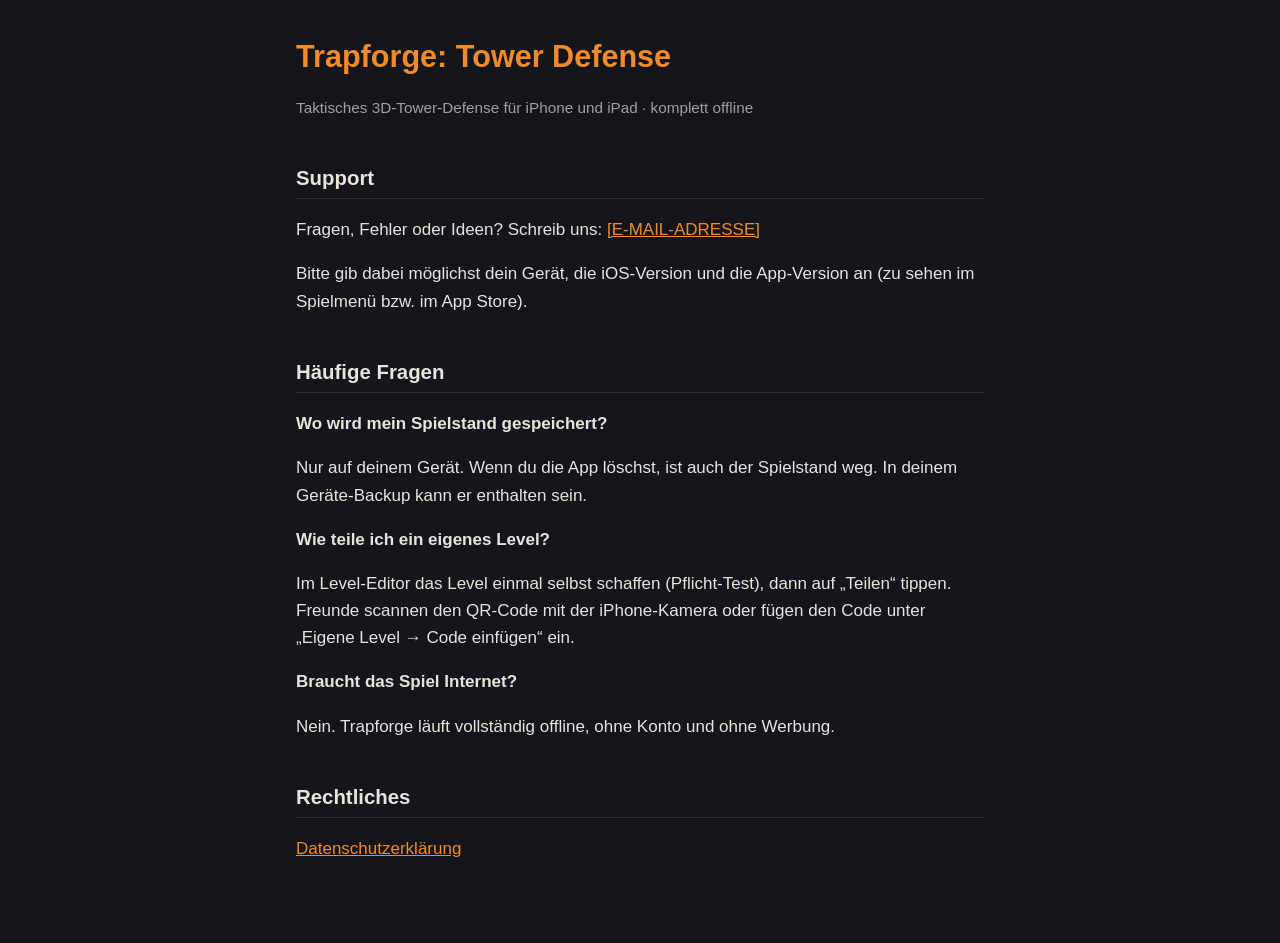
==== index.html @ 78ea9aa5 "Support- und Datenschutzseite für Trapforge Co-Authored-By: Claude Opus 5.5 <noreply@anthropic.com>" ====
<!doctype html>
<html lang="de">
<head>
<meta charset="utf-8">
<meta name="viewport" content="width=device-width, initial-scale=1">
<title>Trapforge – Support</title>
<link rel="stylesheet" href="style.css">
</head>
<body>
<main>
<h1>Trapforge: Tower Defense</h1>
<p class="meta">Taktisches 3D-Tower-Defense für iPhone und iPad · komplett offline</p>

<h2>Support</h2>
<p>Fragen, Fehler oder Ideen? Schreib uns: <a href="mailto:[E-MAIL-ADRESSE]">[E-MAIL-ADRESSE]</a></p>
<p>Bitte gib dabei möglichst dein Gerät, die iOS-Version und die App-Version an (zu sehen im Spielmenü bzw. im App Store).</p>

<h2>Häufige Fragen</h2>
<h3>Wo wird mein Spielstand gespeichert?</h3>
<p>Nur auf deinem Gerät. Wenn du die App löschst, ist auch der Spielstand weg. In deinem Geräte-Backup kann er enthalten sein.</p>
<h3>Wie teile ich ein eigenes Level?</h3>
<p>Im Level-Editor das Level einmal selbst schaffen (Pflicht-Test), dann auf „Teilen“ tippen. Freunde scannen den QR-Code mit der iPhone-Kamera oder fügen den Code unter „Eigene Level → Code einfügen“ ein.</p>
<h3>Braucht das Spiel Internet?</h3>
<p>Nein. Trapforge läuft vollständig offline, ohne Konto und ohne Werbung.</p>

<h2>Rechtliches</h2>
<p><a href="datenschutz.html">Datenschutzerklärung</a></p>
</main>
</body>
</html>
---- style.css ----
:root { --bg: #14161c; --fg: #e8e4dc; --muted: #a59f94; --accent: #f08a2c; }
* { box-sizing: border-box; }
body { margin: 0; background: var(--bg); color: var(--fg); font: 17px/1.6 -apple-system, BlinkMacSystemFont, "Segoe UI", Roboto, sans-serif; }
main { max-width: 720px; margin: 0 auto; padding: 32px 16px 64px; }
h1 { color: var(--accent); font-size: 1.8em; margin: 0 0 4px; }
h2 { font-size: 1.2em; margin-top: 2em; border-bottom: 1px solid #2c2f38; padding-bottom: 4px; }
h3 { font-size: 1em; margin-bottom: 0; }
a { color: var(--accent); }
.meta, .back { color: var(--muted); font-size: .9em; }
ul { padding-left: 1.2em; }
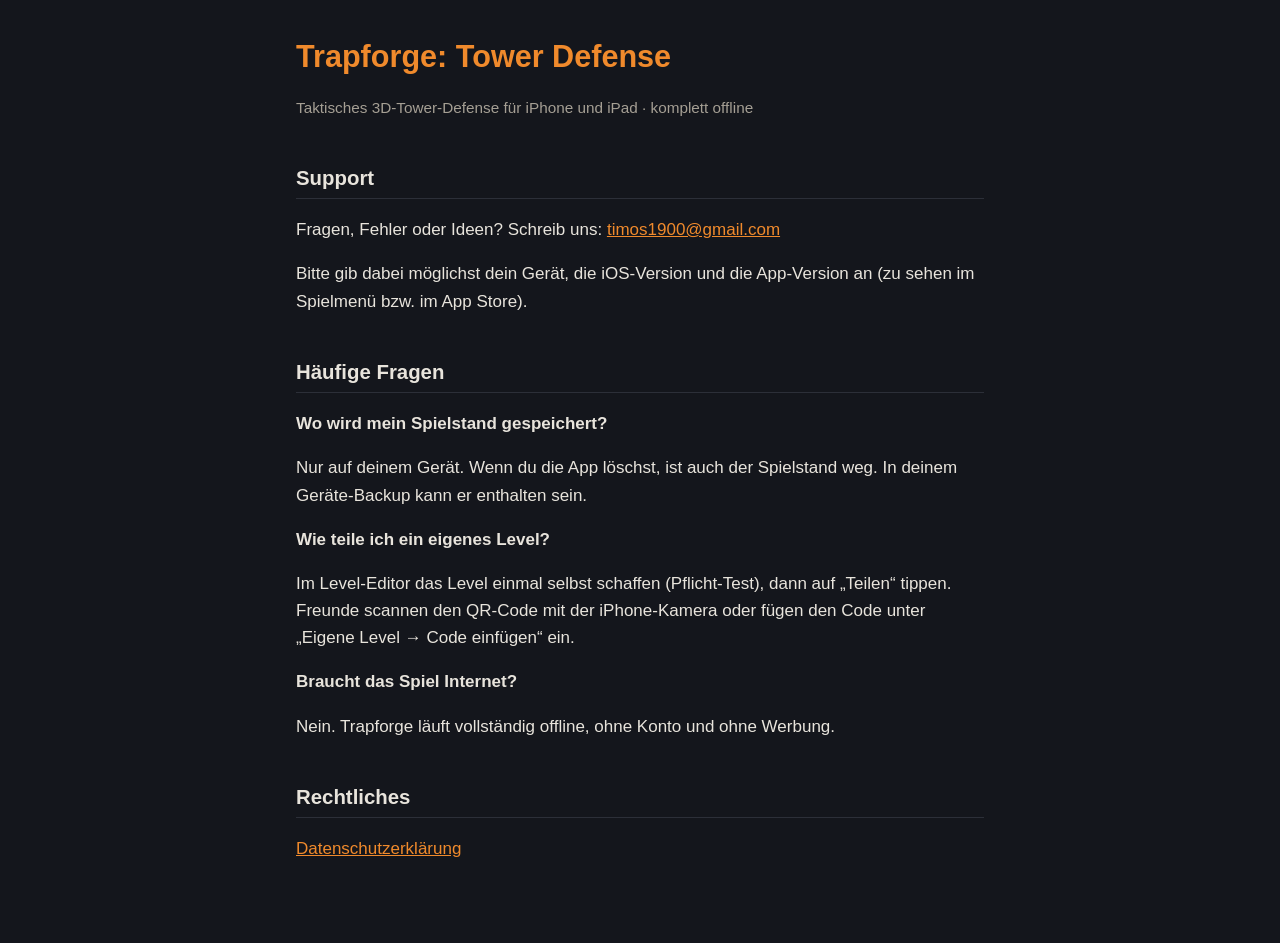
==== commit 4afc0642: "Verantwortlicher und Kontakt eingetragen Co-Authored-By: Claude Opus 5.5 <noreply@anthropic.com>" ====
--- a/index.html
+++ b/index.html
@@ -12,7 +12,7 @@
 <p class="meta">Taktisches 3D-Tower-Defense für iPhone und iPad · komplett offline</p>
 
 <h2>Support</h2>
-<p>Fragen, Fehler oder Ideen? Schreib uns: <a href="mailto:[E-MAIL-ADRESSE]">[E-MAIL-ADRESSE]</a></p>
+<p>Fragen, Fehler oder Ideen? Schreib uns: <a href="mailto:timos1900@gmail.com">timos1900@gmail.com</a></p>
 <p>Bitte gib dabei möglichst dein Gerät, die iOS-Version und die App-Version an (zu sehen im Spielmenü bzw. im App Store).</p>
 
 <h2>Häufige Fragen</h2>
